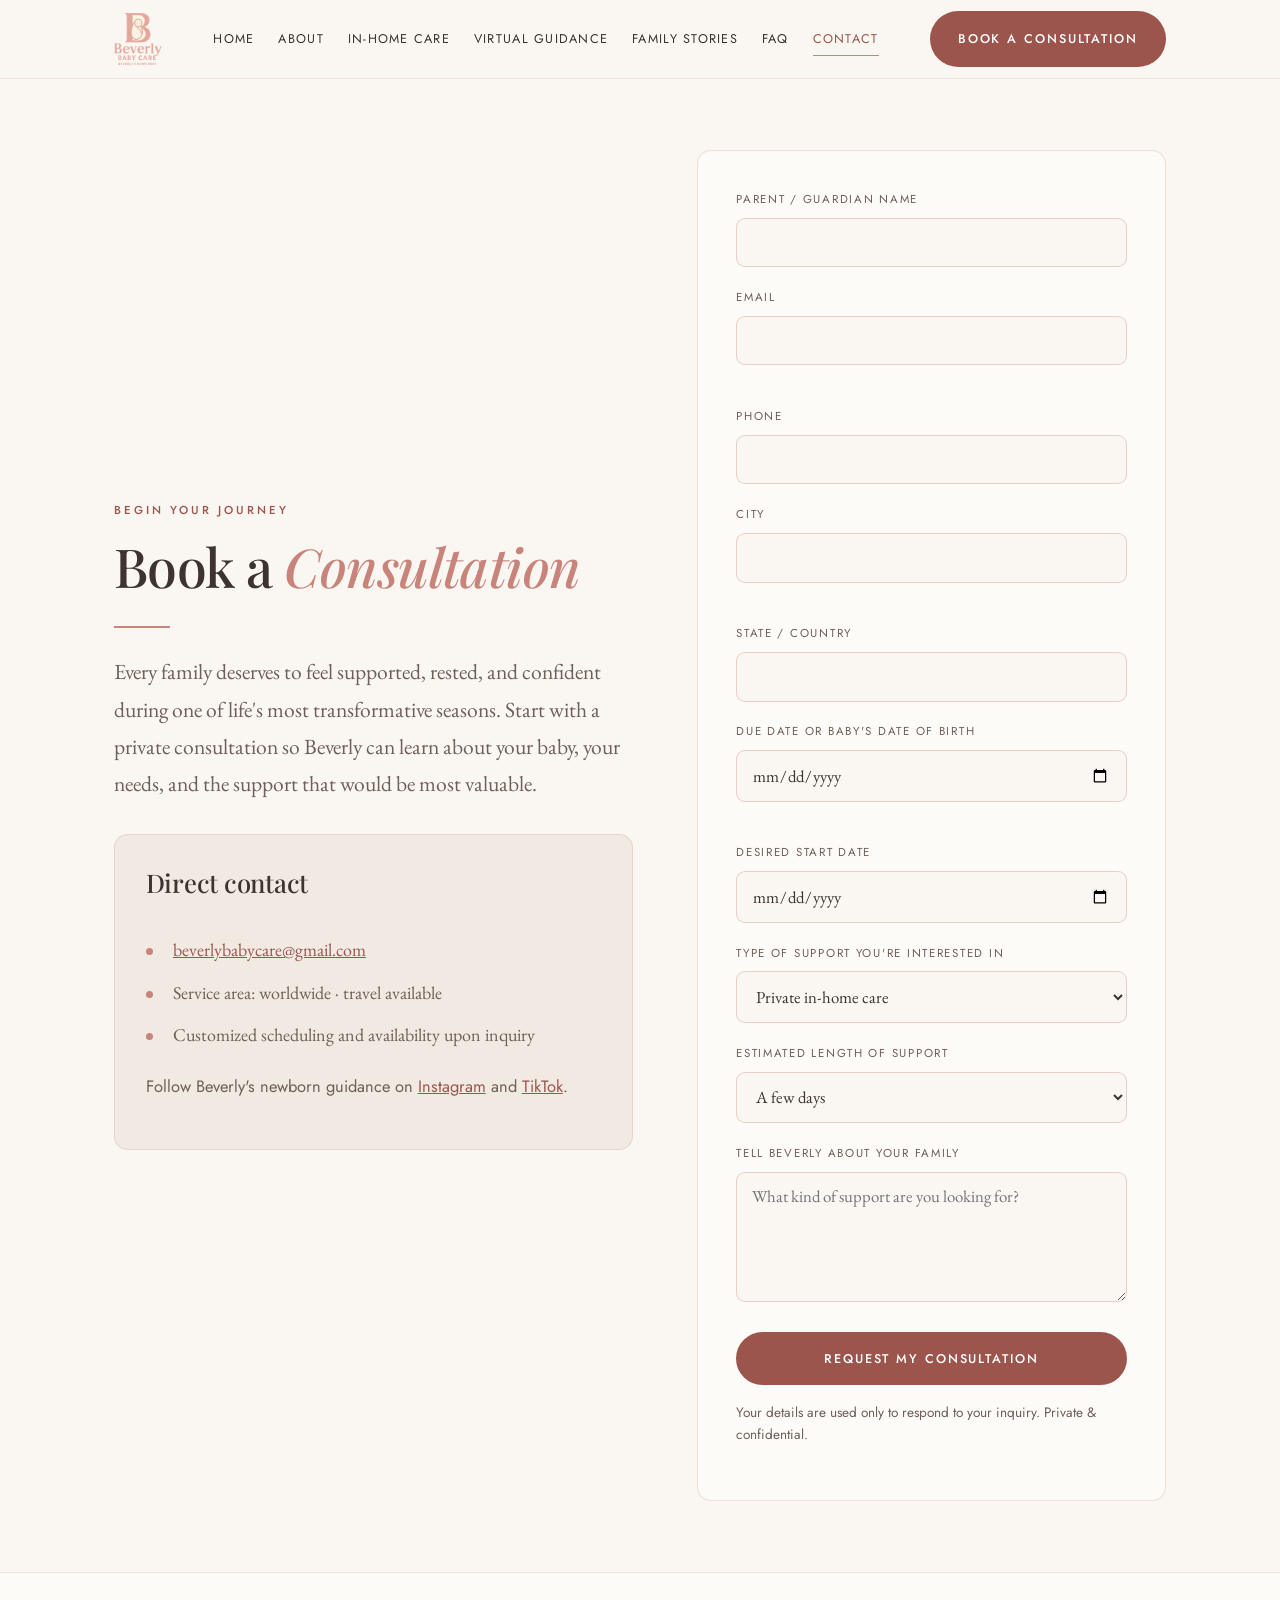
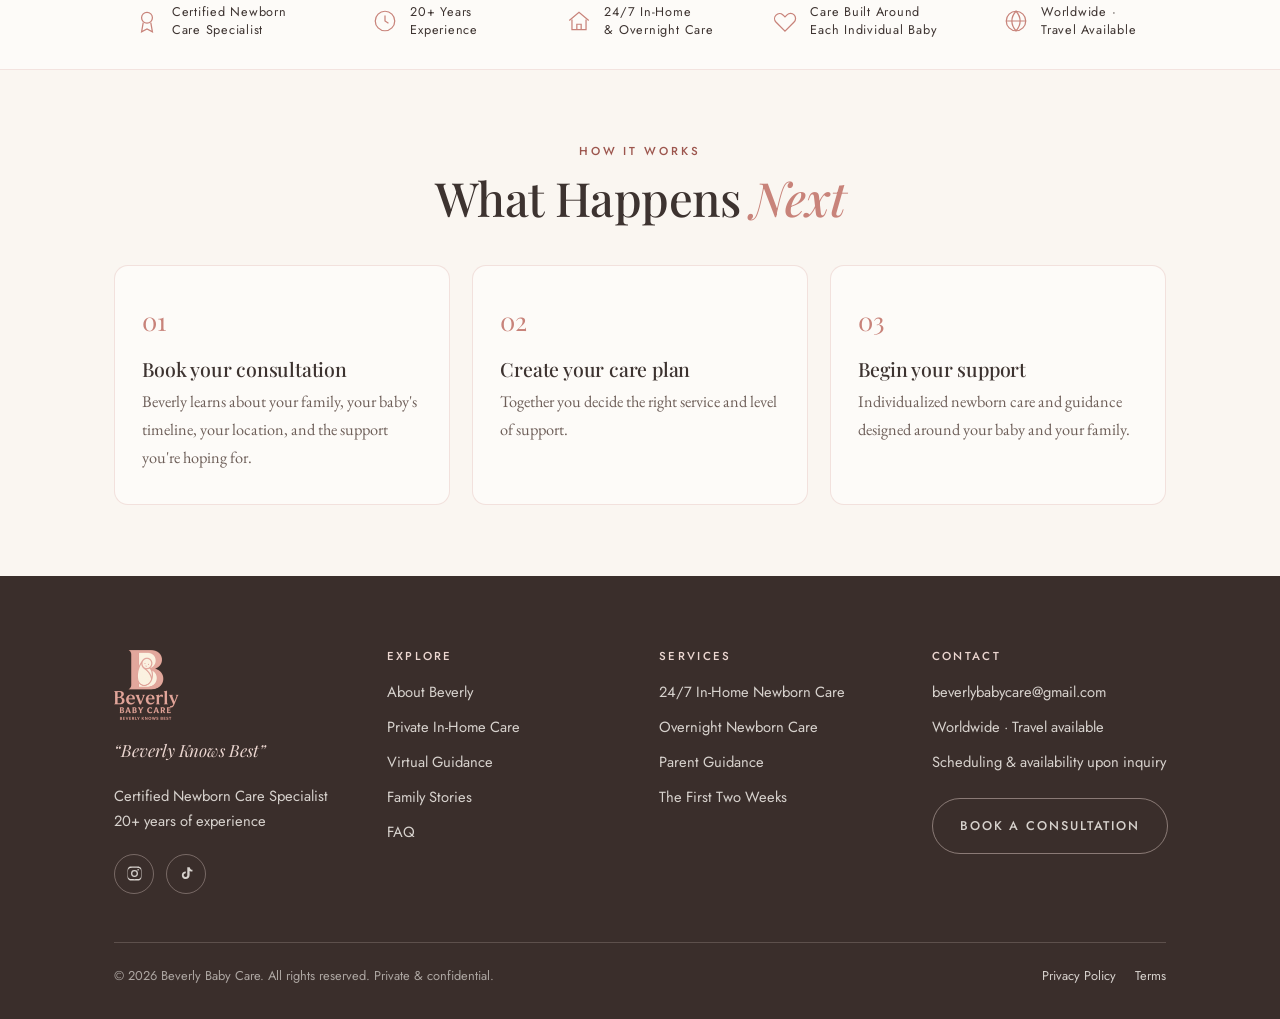
==== contact.html @ 70de8f82 "Website Updated Website Updated" ====
<!DOCTYPE html>
<html lang="en">
<head>
<meta charset="utf-8">
<meta name="viewport" content="width=device-width, initial-scale=1">
<title>Book a Consultation | Beverly Baby Care</title>
<meta name="description" content="Request a private consultation with Beverly, a certified newborn care specialist offering in-home newborn care, overnight care, and virtual newborn guidance worldwide.">
<link rel="canonical" href="https://beverlybabycare.com/contact.html">
<meta property="og:type" content="website">
<meta property="og:site_name" content="Beverly Baby Care">
<meta property="og:title" content="Book a Consultation | Beverly Baby Care">
<meta property="og:description" content="Request a private consultation with Beverly, a certified newborn care specialist offering in-home newborn care, overnight care, and virtual newborn guidance worldwide.">
<meta property="og:image" content="assets/beverly-newborn.jpg">
<meta name="twitter:card" content="summary_large_image">
<link rel="icon" href="assets/logo.png">
<link rel="preconnect" href="https://fonts.googleapis.com">
<link rel="preconnect" href="https://fonts.gstatic.com" crossorigin>
<link href="https://fonts.googleapis.com/css2?family=EB+Garamond:ital,wght@0,400;0,500;1,400&family=Jost:wght@300;400;500&family=Playfair+Display:ital,wght@0,400;0,500;1,400;1,500&display=swap" rel="stylesheet">
<link rel="stylesheet" href="css/style.css">
<script type="application/ld+json">{
  "@context":"https://schema.org",
  "@type":"ProfessionalService",
  "name":"Beverly Baby Care",
  "slogan":"Beverly Knows Best",
  "description":"Private in-home newborn care, overnight support, hands-on parent guidance and virtual newborn guidance with Beverly, a certified newborn care specialist with more than 20 years of experience.",
  "email":"beverlybabycare@gmail.com",
  "url":"https://beverlybabycare.com/",
  "areaServed":"Worldwide",
  "founder":{"@type":"Person","name":"Beverly","jobTitle":"Certified Newborn Care Specialist"},
  "sameAs":["https://www.instagram.com/beverlybabycare/","https://www.tiktok.com/@beverlybabycare26"]
}</script>
</head>
<body>
<a class="skip" href="#main">Skip to content</a>
<header class="site-header">
  <div class="wrap header-inner">
    <a class="brand" href="index.html">
      <img src="assets/logo.png" alt="Beverly Baby Care" width="520" height="520">
    </a>
    <nav class="nav" aria-label="Primary"><a href="index.html">Home</a><a href="about.html">About</a><a href="in-home-care.html">In-Home Care</a><a href="virtual-guidance.html">Virtual Guidance</a><a href="testimonials.html">Family Stories</a><a href="faq.html">FAQ</a><a href="contact.html" aria-current="page">Contact</a></nav>
    <a class="btn btn--primary header-cta" href="contact.html">Book a Consultation</a>
    <button class="menu-toggle" type="button" aria-expanded="false" aria-controls="mobile-nav" aria-label="Open menu">
      <span></span><span></span><span></span>
    </button>
  </div>
  <div class="mobile-nav" id="mobile-nav">
    <ul><li><a href="index.html">Home</a></li><li><a href="about.html">About</a></li><li><a href="in-home-care.html">In-Home Care</a></li><li><a href="virtual-guidance.html">Virtual Guidance</a></li><li><a href="testimonials.html">Family Stories</a></li><li><a href="faq.html">FAQ</a></li><li><a href="contact.html" aria-current="page">Contact</a></li></ul>
    <div class="wrap"><a class="btn btn--primary" href="contact.html">Book a Consultation</a></div>
  </div>
</header>
<main id="main">

<section class="section section--tight">
  <div class="wrap split">
    <div class="reveal">
      <p class="eyebrow">Begin your journey</p>
      <h1>Book a <em>Consultation</em></h1>
      <hr class="rule">
      <p class="lede">Every family deserves to feel supported, rested, and confident during one of life's most transformative seasons. Start with a private consultation so Beverly can learn about your baby, your needs, and the support that would be most valuable.</p>
      <div class="card card--taupe" style="margin-top:2rem">
        <h3>Direct contact</h3>
        <ul class="ticks">
          <li><a href="mailto:beverlybabycare@gmail.com">beverlybabycare@gmail.com</a></li>
          <li>Service area: worldwide &middot; travel available</li>
          <li>Customized scheduling and availability upon inquiry</li>
        </ul>
        <p class="small" style="margin-top:1.4rem">Follow Beverly's newborn guidance on
          <a href="https://www.instagram.com/beverlybabycare/" rel="noopener" target="_blank">Instagram</a> and
          <a href="https://www.tiktok.com/@beverlybabycare26" rel="noopener" target="_blank">TikTok</a>.</p>
      </div>
    </div>
    <div class="reveal">
      <form class="form" id="consult-form" novalidate>
        <div class="field">
          <label for="name">Parent / guardian name</label>
          <input id="name" name="Name" type="text" autocomplete="name" required>
        </div>
        <div class="field-row">
          <div class="field"><label for="email">Email</label><input id="email" name="Email" type="email" autocomplete="email" required></div>
          <div class="field"><label for="phone">Phone</label><input id="phone" name="Phone" type="tel" autocomplete="tel"></div>
        </div>
        <div class="field-row">
          <div class="field"><label for="city">City</label><input id="city" name="City" type="text" autocomplete="address-level2"></div>
          <div class="field"><label for="region">State / country</label><input id="region" name="State or country" type="text"></div>
        </div>
        <div class="field-row">
          <div class="field"><label for="due">Due date or baby's date of birth</label><input id="due" name="Due date or date of birth" type="date"></div>
          <div class="field"><label for="start">Desired start date</label><input id="start" name="Desired start date" type="date"></div>
        </div>
        <div class="field">
          <label for="support">Type of support you're interested in</label>
          <select id="support" name="Type of support">
            <option>Private in-home care</option>
            <option>Overnight care</option>
            <option>Virtual guidance</option>
            <option>Not sure yet</option>
          </select>
        </div>
        <div class="field">
          <label for="length">Estimated length of support</label>
          <select id="length" name="Estimated length of support">
            <option>A few days</option>
            <option>One week</option>
            <option>Several weeks</option>
            <option>Three months</option>
            <option>Not sure yet</option>
          </select>
        </div>
        <div class="field">
          <label for="about">Tell Beverly about your family</label>
          <textarea id="about" name="About your family" placeholder="What kind of support are you looking for?"></textarea>
        </div>
        <button class="btn btn--primary" type="submit">Request My Consultation</button>
        <p class="form-status" id="form-status" role="status"></p>
        <p class="small" style="margin-top:1rem">Your details are used only to respond to your inquiry. Private &amp; confidential.</p>
      </form>
    </div>
  </div>
</section>

<section class="trust">
  <div class="wrap">
    <ul>
      <li><svg viewBox="0 0 24 24" aria-hidden="true"><circle cx="12" cy="9" r="5"/><path d="M8.5 13.5 7 22l5-2.6L17 22l-1.5-8.5"/></svg><span>Certified Newborn<br>Care Specialist</span></li>
      <li><svg viewBox="0 0 24 24" aria-hidden="true"><circle cx="12" cy="12" r="9"/><path d="M12 7v5l3.2 2"/></svg><span>20+ Years<br>Experience</span></li>
      <li><svg viewBox="0 0 24 24" aria-hidden="true"><path d="M3 11.5 12 4l9 7.5"/><path d="M5.5 10.5V20h13v-9.5"/><path d="M10 20v-5h4v5"/></svg><span>24/7 In-Home<br>&amp; Overnight Care</span></li>
      <li><svg viewBox="0 0 24 24" aria-hidden="true"><path d="M20.4 6.4a4.6 4.6 0 0 0-6.5 0L12 8.3l-1.9-1.9a4.6 4.6 0 0 0-6.5 6.5l8.4 8.4 8.4-8.4a4.6 4.6 0 0 0 0-6.5Z"/></svg><span>Care Built Around<br>Each Individual Baby</span></li>
      <li><svg viewBox="0 0 24 24" aria-hidden="true"><circle cx="12" cy="12" r="9"/><path d="M3 12h18M12 3c2.5 2.7 3.8 5.8 3.8 9S14.5 18.3 12 21c-2.5-2.7-3.8-5.8-3.8-9S9.5 5.7 12 3Z"/></svg><span>Worldwide &middot;<br>Travel Available</span></li>
    </ul>
  </div>
</section>

<section class="section section--tight">
  <div class="wrap">
    <div class="section-head reveal">
      <p class="eyebrow">How it works</p>
      <h2>What Happens <em>Next</em></h2>
    </div>
    <ol class="steps" style="margin-top:2.4rem;text-align:left">
      <li><h3>Book your consultation</h3><p>Beverly learns about your family, your baby's timeline, your location, and the support you're hoping for.</p></li>
      <li><h3>Create your care plan</h3><p>Together you decide the right service and level of support.</p></li>
      <li><h3>Begin your support</h3><p>Individualized newborn care and guidance designed around your baby and your family.</p></li>
    </ol>
  </div>
</section>

</main>
<footer class="site-footer">
  <div class="wrap">
    <div class="footer-grid">
      <div>
        <img class="mark" src="assets/logo.png" alt="Beverly Baby Care" width="520" height="520">
        <p class="tagline">&ldquo;Beverly Knows Best&rdquo;</p>
        <p>Certified Newborn Care Specialist<br>20+ years of experience</p>
        <div class="socials">
          <a href="https://www.instagram.com/beverlybabycare/" aria-label="Beverly Baby Care on Instagram" rel="noopener" target="_blank">
            <svg viewBox="0 0 24 24" aria-hidden="true"><path d="M12 2.2c3.2 0 3.6 0 4.9.07 1.2.05 1.8.25 2.2.42.6.22 1 .48 1.4.9.4.4.7.8.9 1.4.2.4.4 1 .4 2.2.1 1.3.1 1.7.1 4.9s0 3.6-.1 4.9c0 1.2-.2 1.8-.4 2.2a3.8 3.8 0 0 1-.9 1.4c-.4.4-.8.7-1.4.9-.4.2-1 .4-2.2.4-1.3.1-1.7.1-4.9.1s-3.6 0-4.9-.1c-1.2 0-1.8-.2-2.2-.4a3.8 3.8 0 0 1-1.4-.9 3.8 3.8 0 0 1-.9-1.4c-.2-.4-.4-1-.4-2.2C2.2 15.6 2.2 15.2 2.2 12s0-3.6.1-4.9c0-1.2.2-1.8.4-2.2.2-.6.5-1 .9-1.4.4-.4.8-.7 1.4-.9.4-.2 1-.4 2.2-.4C8.4 2.2 8.8 2.2 12 2.2Zm0 1.8c-3.1 0-3.5 0-4.7.07-1.1.05-1.7.24-2.1.4-.5.2-.9.44-1.2.78-.3.34-.6.7-.8 1.2-.2.4-.3 1-.4 2.1C2.7 9.7 2.7 10.1 2.7 12s0 2.3.1 3.4c.1 1.1.2 1.7.4 2.1.2.5.5.9.8 1.2.3.3.7.6 1.2.8.4.2 1 .3 2.1.4 1.2.06 1.6.07 4.7.07s3.5 0 4.7-.07c1.1-.1 1.7-.2 2.1-.4a3 3 0 0 0 1.2-.8c.3-.3.6-.7.8-1.2.2-.4.3-1 .4-2.1.06-1.1.07-1.5.07-3.4s0-2.3-.07-3.4c-.1-1.1-.2-1.7-.4-2.1a3 3 0 0 0-.8-1.2 3 3 0 0 0-1.2-.8c-.4-.2-1-.3-2.1-.4C15.5 4 15.1 4 12 4Zm0 3.1a4.9 4.9 0 1 1 0 9.8 4.9 4.9 0 0 1 0-9.8Zm0 1.8a3.1 3.1 0 1 0 0 6.2 3.1 3.1 0 0 0 0-6.2Zm5.1-.9a1.1 1.1 0 1 1 0-2.3 1.1 1.1 0 0 1 0 2.3Z"/></svg>
          </a>
          <a href="https://www.tiktok.com/@beverlybabycare26" aria-label="Beverly Baby Care on TikTok" rel="noopener" target="_blank">
            <svg viewBox="0 0 24 24" aria-hidden="true"><path d="M16.5 3c.4 2.1 1.7 3.6 3.9 3.8v2.5c-1.4.1-2.7-.3-4-1v5.9c0 4.6-4.4 6.9-8 5.1-2.4-1.2-3.4-3.9-2.8-6.3.6-2.3 2.7-3.9 5.4-3.8v2.6c-.4.1-.8.1-1.2.3-1.2.4-1.9 1.5-1.7 2.8.2 1.2 1.2 2 2.5 2 1.4 0 2.5-1 2.5-2.5V3h3.4Z"/></svg>
          </a>
        </div>
      </div>
      <div>
        <h4>Explore</h4>
        <ul>
          <li><a href="about.html">About Beverly</a></li>
          <li><a href="in-home-care.html">Private In-Home Care</a></li>
          <li><a href="virtual-guidance.html">Virtual Guidance</a></li>
          <li><a href="testimonials.html">Family Stories</a></li>
          <li><a href="faq.html">FAQ</a></li>
        </ul>
      </div>
      <div>
        <h4>Services</h4>
        <ul>
          <li><a href="in-home-care.html">24/7 In-Home Newborn Care</a></li>
          <li><a href="in-home-care.html#overnight">Overnight Newborn Care</a></li>
          <li><a href="in-home-care.html#guidance">Parent Guidance</a></li>
          <li><a href="virtual-guidance.html">The First Two Weeks</a></li>
        </ul>
      </div>
      <div>
        <h4>Contact</h4>
        <ul>
          <li><a href="mailto:beverlybabycare@gmail.com">beverlybabycare@gmail.com</a></li>
          <li>Worldwide &middot; Travel available</li>
          <li>Scheduling &amp; availability upon inquiry</li>
        </ul>
        <a class="btn btn--onDark" href="contact.html" style="margin-top:1.4rem">Book a Consultation</a>
      </div>
    </div>
    <div class="footer-bottom">
      <p style="margin:0">&copy; 2026 Beverly Baby Care. All rights reserved. Private &amp; confidential.</p>
      <ul><li><a href="privacy.html">Privacy Policy</a></li><li><a href="terms.html">Terms</a></li></ul>
    </div>
  </div>
</footer>
<div class="mobile-cta"><a class="btn btn--primary" href="contact.html">Book a Consultation</a></div>
<script src="js/site.js" defer></script>
</body>
</html>
---- css/style.css ----
/* ==========================================================================
   Beverly Baby Care — design system
   Colors sampled directly from the supplied Beverly Baby Care PDFs.
   ========================================================================== */

:root{
  /* Sampled palette */
  --bbc-ivory:#FAF6F1;        /* dominant page background in the PDFs */
  --bbc-cream:#FDFBF8;        /* lifted panels */
  --bbc-blush:#F6EDE8;        /* quote boxes */
  --bbc-blush-deep:#ECD7D1;   /* pill fills, hairlines */
  --bbc-taupe:#F1EAE2;        /* cards, stat blocks */
  --bbc-rose:#C8837A;         /* italic headlines, accents */
  --bbc-rose-deep:#9C554D;    /* buttons, links (accessible on ivory) */
  --bbc-rose-dark:#BF7971;    /* filled rose panels */
  --bbc-cocoa:#4C3C38;        /* dark editorial sections */
  --bbc-cocoa-deep:#3A2E2B;
  --bbc-charcoal:#3D3330;     /* body copy */
  --bbc-muted:#6E5F59;        /* secondary copy */
  --bbc-line:rgba(200,131,122,.32);

  /* Type */
  --display:"Playfair Display",Georgia,"Times New Roman",serif;
  --body:"EB Garamond",Georgia,serif;
  --ui:"Jost","Helvetica Neue",Arial,sans-serif;

  /* Space */
  --gutter:clamp(1.25rem,5vw,4rem);
  --section:clamp(4rem,9vw,7.5rem);
  --maxw:1180px;
  --radius:14px;
}

*,*::before,*::after{box-sizing:border-box}
html{-webkit-text-size-adjust:100%;scroll-behavior:smooth}
body{
  margin:0;background:var(--bbc-ivory);color:var(--bbc-charcoal);
  font-family:var(--body);font-size:1.125rem;line-height:1.72;
  -webkit-font-smoothing:antialiased;
}
img{max-width:100%;display:block;height:auto}
a{color:var(--bbc-rose-deep)}
a:focus-visible,button:focus-visible,input:focus-visible,select:focus-visible,textarea:focus-visible,summary:focus-visible{
  outline:2px solid var(--bbc-rose-deep);outline-offset:3px;border-radius:4px;
}
.skip{position:absolute;left:-9999px}
.skip:focus{left:1rem;top:1rem;z-index:200;background:var(--bbc-cream);padding:.7rem 1rem;border:1px solid var(--bbc-rose)}

/* ---------- type ---------- */
h1,h2,h3,h4{font-family:var(--display);font-weight:500;color:var(--bbc-charcoal);margin:0 0 .6em;line-height:1.14;letter-spacing:-.01em;text-wrap:balance}
h1{font-size:clamp(2.4rem,5.4vw,4rem);line-height:1.04}
h2{font-size:clamp(1.9rem,3.8vw,2.95rem);line-height:1.07}
h3{font-size:clamp(1.3rem,2vw,1.6rem);line-height:1.25}
h4{font-size:1.06rem}
em,.italic{font-style:italic;color:var(--bbc-rose)}
p{margin:0 0 1.15em}
.lede{font-size:clamp(1.16rem,1.8vw,1.35rem);color:var(--bbc-muted);max-width:62ch}
.eyebrow{
  font-family:var(--ui);font-size:.72rem;font-weight:500;letter-spacing:.26em;
  text-transform:uppercase;color:var(--bbc-rose-deep);margin:0 0 1.1rem;
}
.rule{width:56px;height:2px;background:var(--bbc-rose);border:0;margin:0 0 1.6rem}
.center{text-align:center}
.center .rule,.center .eyebrow{margin-left:auto;margin-right:auto}
.small{font-family:var(--ui);font-size:.85rem;color:var(--bbc-muted);line-height:1.6}

/* ---------- heading system --------------------------------------------------
   One reusable set of header components so headlines run horizontally instead
   of stacking word-by-word. Widths are responsive; type stays editorial.
   .page-head    → page hero header (h1)
   .section-head → in-page section header (h2)
   modifier --wide for the longest headlines
   -------------------------------------------------------------------------- */
.page-head,.section-head{
  width:100%;margin-inline:auto;text-align:center;
}
.page-head{max-width:1100px}
.page-head--wide{max-width:1200px}
.section-head{max-width:1000px}
.section-head--wide{max-width:1160px}

.page-head h1,.page-head h2{
  max-width:none;margin-inline:auto;
  font-size:clamp(2.3rem,5.2vw,4.15rem);
  line-height:.98;letter-spacing:-.015em;margin-bottom:.3em;
  text-wrap:balance;
}
.section-head h2{
  max-width:none;margin-inline:auto;
  font-size:clamp(1.85rem,3.7vw,2.95rem);
  line-height:1.02;letter-spacing:-.012em;margin-bottom:.32em;
  text-wrap:balance;
}
.page-head .eyebrow,.section-head .eyebrow{margin:0 auto .8rem}
.page-head .rule,.section-head .rule{margin:.15rem auto 1.25rem}
.page-head .lede,.section-head .lede,
.page-head .support,.section-head .support{
  max-width:800px;margin-inline:auto;margin-bottom:0;text-wrap:pretty;
}
.page-head .btn-row,.section-head .btn-row{justify-content:center;margin-top:1.7rem}

/* header sections sit tighter than ordinary content sections */
.section.section--head{padding-block:clamp(2.4rem,4.8vw,4rem)}
.section--head .framed{padding:clamp(1.5rem,3.2vw,2.7rem)}
/* a header section and the section it introduces shouldn't stack two full paddings */
.section--head + .section.section--tight,
.section--head + .section.section{padding-top:clamp(.9rem,2vw,1.7rem)}
/* section headers that lead straight into a grid of cards */
.section-head + .grid,.section-head + .price-grid,.section-head + .steps{margin-top:clamp(1.9rem,3.4vw,2.7rem)!important}

@media(max-width:1023px){
  .page-head h1,.page-head h2{font-size:clamp(2.2rem,5.4vw,3.2rem);line-height:1.0}
  .section-head h2{font-size:clamp(1.8rem,4.2vw,2.5rem);line-height:1.04}
}
@media(max-width:599px){
  .page-head h1,.page-head h2{font-size:clamp(2rem,8.4vw,2.65rem);line-height:1.06;letter-spacing:-.008em}
  .section-head h2{font-size:clamp(1.75rem,7.2vw,2.3rem);line-height:1.08;letter-spacing:-.006em}
  .page-head .lede,.section-head .lede{font-size:1.1rem}
}

/* ---------- layout ---------- */
.wrap{width:100%;max-width:var(--maxw);margin-inline:auto;padding-inline:var(--gutter)}
.section{padding-block:var(--section)}
.section--tight{padding-block:calc(var(--section) * .62)}
.section--taupe{background:linear-gradient(180deg,var(--bbc-ivory),var(--bbc-taupe) 22%,var(--bbc-taupe) 78%,var(--bbc-ivory))}
.section--blush{background:var(--bbc-blush)}
.section--cocoa{background:var(--bbc-cocoa);color:var(--bbc-blush)}
.section--cocoa h2,.section--cocoa h3,.section--cocoa h4{color:var(--bbc-cream)}
.section--cocoa .eyebrow{color:var(--bbc-blush-deep)}
.section--cocoa .lede,.section--cocoa p{color:rgba(250,246,241,.84)}
.section--cocoa em{color:var(--bbc-blush-deep)}
.grid{display:grid;gap:clamp(1.5rem,3vw,2.6rem)}
.cols-2{grid-template-columns:repeat(auto-fit,minmax(320px,1fr))}
.cols-3{grid-template-columns:repeat(auto-fit,minmax(255px,1fr))}
.cols-4{grid-template-columns:repeat(auto-fit,minmax(228px,1fr))}
.split{display:grid;gap:clamp(2rem,5vw,4.5rem);align-items:center;grid-template-columns:1fr}
@media(min-width:900px){.split{grid-template-columns:1.05fr .95fr}.split--reverse .split__media{order:2}}
.split h1{font-size:clamp(2.3rem,4.2vw,3.4rem);line-height:1.03}
.split h2{font-size:clamp(1.85rem,3.1vw,2.5rem);line-height:1.08}

/* ---------- corner frame (signature detail from the PDFs) ---------- */
.framed{position:relative}
.framed::before,.framed::after{
  content:"";position:absolute;width:46px;height:46px;pointer-events:none;
  border:1px solid var(--bbc-line);
}
.framed::before{top:0;left:0;border-right:0;border-bottom:0;border-top-left-radius:26px}
.framed::after{bottom:0;right:0;border-left:0;border-top:0;border-bottom-right-radius:26px}
.framed--dark::before,.framed--dark::after{border-color:rgba(236,215,209,.4)}

/* ---------- buttons ---------- */
.btn{
  display:inline-flex;align-items:center;gap:.6rem;font-family:var(--ui);
  font-size:.79rem;font-weight:500;letter-spacing:.15em;text-transform:uppercase;
  padding:1rem 1.7rem;border-radius:999px;border:1px solid transparent;
  text-decoration:none;cursor:pointer;white-space:nowrap;transition:background .25s ease,color .25s ease,border-color .25s ease,transform .25s ease;
}
.btn:hover{transform:translateY(-1px)}
.btn--primary{background:var(--bbc-rose-deep);color:#fff}
.btn--primary:hover{background:#87473F}
.btn--ghost{background:transparent;color:var(--bbc-rose-deep);border-color:var(--bbc-line)}
.btn--ghost:hover{background:var(--bbc-blush);border-color:var(--bbc-rose)}
.btn--cream{background:var(--bbc-cream);color:var(--bbc-cocoa-deep)}
.btn--cream:hover{background:#fff}
.btn--onDark{background:transparent;color:var(--bbc-blush);border-color:rgba(236,215,209,.45)}
.btn--onDark:hover{background:rgba(236,215,209,.12)}
.btn-row{display:flex;flex-wrap:wrap;gap:.85rem;margin-top:2rem}
.textlink{
  font-family:var(--ui);font-size:.78rem;letter-spacing:.14em;text-transform:uppercase;
  text-decoration:none;color:var(--bbc-rose-deep);border-bottom:1px solid var(--bbc-line);padding-bottom:3px;
}
.textlink:hover{border-color:var(--bbc-rose-deep)}

/* ---------- header ---------- */
.site-header{
  position:sticky;top:0;z-index:60;background:rgba(250,246,241,.93);
  backdrop-filter:blur(9px);border-bottom:1px solid rgba(200,131,122,.16);
  transition:box-shadow .3s ease;
}
.site-header.is-stuck{box-shadow:0 10px 30px -24px rgba(61,51,48,.55)}
.header-inner{display:flex;align-items:center;justify-content:space-between;gap:1rem;min-height:78px}
.brand{display:flex;align-items:center;gap:.75rem;text-decoration:none}
.brand img{height:52px;width:auto}
.brand span{
  font-family:var(--ui);font-size:.66rem;letter-spacing:.2em;text-transform:uppercase;
  color:var(--bbc-muted);max-width:8.5rem;line-height:1.45;
}
.nav{display:none;align-items:center;gap:1.5rem}
.nav a{
  font-family:var(--ui);font-size:.79rem;letter-spacing:.1em;text-transform:uppercase;
  color:var(--bbc-charcoal);text-decoration:none;padding:.35rem 0;border-bottom:1px solid transparent;white-space:nowrap;
}
.nav a:hover{color:var(--bbc-rose-deep)}
.nav a[aria-current="page"]{border-bottom-color:var(--bbc-rose);color:var(--bbc-rose-deep)}
.header-cta{display:none}
@media(min-width:1060px){.nav,.header-cta{display:flex}}
.menu-toggle{
  display:inline-flex;flex-direction:column;justify-content:center;gap:5px;width:46px;height:44px;
  background:none;border:1px solid var(--bbc-line);border-radius:999px;cursor:pointer;align-items:center;
}
.menu-toggle span{display:block;width:19px;height:1.4px;background:var(--bbc-charcoal);transition:transform .3s,opacity .3s}
.menu-toggle[aria-expanded="true"] span:nth-child(1){transform:translateY(6.4px) rotate(45deg)}
.menu-toggle[aria-expanded="true"] span:nth-child(2){opacity:0}
.menu-toggle[aria-expanded="true"] span:nth-child(3){transform:translateY(-6.4px) rotate(-45deg)}
@media(min-width:1060px){.menu-toggle{display:none}}
.mobile-nav{display:none;border-top:1px solid rgba(200,131,122,.18);background:var(--bbc-ivory)}
.mobile-nav.is-open{display:block}
.mobile-nav ul{list-style:none;margin:0;padding:.6rem var(--gutter) 1.6rem}
.mobile-nav li{border-bottom:1px solid rgba(200,131,122,.14)}
.mobile-nav a{
  display:block;padding:.95rem 0;font-family:var(--ui);font-size:.86rem;letter-spacing:.12em;
  text-transform:uppercase;text-decoration:none;color:var(--bbc-charcoal);
}
.mobile-nav .btn{display:flex;width:100%;justify-content:center;margin-top:1.3rem;font-size:.79rem;letter-spacing:.15em;color:#fff;padding:1rem 1.7rem}
@media(min-width:1060px){.mobile-nav,.mobile-nav.is-open{display:none}}

/* ---------- hero ---------- */
.hero{position:relative;overflow:hidden;padding-block:clamp(3rem,7vw,5.5rem) clamp(3rem,6vw,5rem)}
.hero__grid{display:grid;gap:clamp(2.2rem,5vw,4rem);align-items:center;grid-template-columns:1fr}
@media(min-width:920px){.hero__grid{grid-template-columns:1.12fr .88fr}}
.hero h1{margin-bottom:.42em;font-size:clamp(2.3rem,4vw,3.2rem);line-height:1.05}
.hero .lede{margin-bottom:0}
.hero__media{position:relative;padding:14px}
.hero__media::after{
  content:"";position:absolute;inset:0;border:1px solid var(--bbc-line);border-radius:var(--radius);
  transform:translate(14px,14px);pointer-events:none;
}
.hero__media img{border-radius:var(--radius);position:relative;z-index:1;object-fit:cover;object-position:50% 18%;width:100%;aspect-ratio:4/5}
@media(min-width:920px){.hero__media img{aspect-ratio:3/4}}
.hero__caption{
  position:relative;z-index:2;margin:-2.6rem 0 0 auto;width:fit-content;max-width:80%;
  background:var(--bbc-cream);border:1px solid var(--bbc-line);border-radius:10px;
  padding:.7rem 1.1rem;font-family:var(--ui);font-size:.7rem;letter-spacing:.16em;
  text-transform:uppercase;color:var(--bbc-muted);
}

/* ---------- trust strip ---------- */
.trust{border-block:1px solid rgba(200,131,122,.2);background:var(--bbc-cream)}
.trust ul{
  list-style:none;margin:0;padding:1.9rem 0;display:grid;gap:1.4rem;
  grid-template-columns:repeat(auto-fit,minmax(160px,1fr));
}
.trust li{display:flex;align-items:center;gap:.75rem;justify-content:center;text-align:left}
.trust svg{flex:none;width:26px;height:26px;stroke:var(--bbc-rose);fill:none;stroke-width:1.15}
.trust span{font-family:var(--ui);font-size:.79rem;letter-spacing:.06em;color:var(--bbc-charcoal);line-height:1.4}

/* ---------- cards ---------- */
.card{
  background:var(--bbc-cream);border:1px solid rgba(200,131,122,.22);border-radius:var(--radius);
  padding:clamp(1.5rem,2.4vw,2rem);transition:transform .3s ease,box-shadow .3s ease,border-color .3s ease;
  display:flex;flex-direction:column;
}
.card:hover{transform:translateY(-3px);box-shadow:0 18px 36px -30px rgba(61,51,48,.6);border-color:var(--bbc-rose)}
.card--taupe{background:var(--bbc-taupe)}
.card p{color:var(--bbc-muted);font-size:1.03rem}
.card .textlink{margin-top:auto;align-self:flex-start;padding-top:1rem}
.card__mark{
  width:46px;height:46px;border-radius:50%;background:var(--bbc-blush);display:grid;place-items:center;margin-bottom:1.2rem;
}
.card__mark svg{width:22px;height:22px;stroke:var(--bbc-rose-deep);fill:none;stroke-width:1.2}
.card__img{border-radius:10px;margin-bottom:1.3rem;aspect-ratio:4/3;object-fit:cover;width:100%}

/* ---------- quote ---------- */
.quote{
  background:var(--bbc-blush);border-left:3px solid var(--bbc-rose);border-radius:0 10px 10px 0;
  padding:clamp(1.4rem,3vw,2rem) clamp(1.4rem,3vw,2.2rem);margin:2rem 0;
}
.quote p{font-family:var(--display);font-style:italic;font-size:clamp(1.14rem,2vw,1.45rem);
  line-height:1.5;color:var(--bbc-rose-deep);margin:0}
.quote cite{display:block;margin-top:1rem;font-family:var(--ui);font-style:normal;font-size:.72rem;
  letter-spacing:.18em;text-transform:uppercase;color:var(--bbc-muted)}
.quote--cocoa{background:rgba(236,215,209,.1);border-left-color:var(--bbc-blush-deep)}
.quote--cocoa p{color:var(--bbc-blush)}
.pullquote{
  background:var(--bbc-rose-dark);color:var(--bbc-cream);border-radius:var(--radius);
  padding:clamp(1.6rem,3vw,2.4rem);text-align:center;
}
.pullquote p{font-family:var(--display);font-style:italic;font-size:clamp(1.2rem,2.4vw,1.7rem);margin:0;line-height:1.45}
.pullquote cite{display:block;margin-top:1.1rem;font-family:var(--ui);font-style:normal;font-size:.72rem;letter-spacing:.2em;text-transform:uppercase;color:rgba(253,251,248,.85)}

/* ---------- pills ---------- */
.pills{list-style:none;display:flex;flex-wrap:wrap;gap:.6rem;padding:0;margin:1.6rem 0 0}
.pills li{
  font-family:var(--ui);font-size:.72rem;letter-spacing:.13em;text-transform:uppercase;
  color:var(--bbc-rose-deep);background:var(--bbc-blush);border:1px solid var(--bbc-line);
  border-radius:999px;padding:.55rem 1.05rem;
}
.pills--cocoa li{color:var(--bbc-blush);background:rgba(236,215,209,.09);border-color:rgba(236,215,209,.32)}
.pills--taupe li{background:var(--bbc-taupe)}

/* ---------- stats ---------- */
.stats{list-style:none;padding:0;margin:2.5rem 0 0;display:grid;gap:1rem;grid-template-columns:repeat(auto-fit,minmax(120px,1fr))}
.stats li{background:var(--bbc-taupe);border-radius:12px;padding:1.6rem 1rem;text-align:center}
.stats b{display:block;font-family:var(--display);font-size:clamp(2rem,4vw,2.7rem);font-weight:500;color:var(--bbc-rose-deep);line-height:1}
.stats span{display:block;margin-top:.5rem;font-family:var(--ui);font-size:.68rem;letter-spacing:.16em;text-transform:uppercase;color:var(--bbc-muted)}
.stats--cocoa li{background:rgba(236,215,209,.08)}
.stats--cocoa b{color:var(--bbc-blush-deep)}
.stats--cocoa span{color:rgba(250,246,241,.7)}

/* ---------- checklist ---------- */
.ticks{list-style:none;padding:0;margin:1.4rem 0 0;display:grid;gap:.7rem}
.ticks li{position:relative;padding-left:1.7rem;color:var(--bbc-muted)}
.ticks li::before{
  content:"";position:absolute;left:0;top:.72em;width:7px;height:7px;border-radius:50%;
  background:var(--bbc-rose);
}
.ticks--2{grid-template-columns:repeat(auto-fit,minmax(220px,1fr))}
.section--cocoa .ticks li{color:rgba(250,246,241,.85)}
.section--cocoa .ticks li::before{background:var(--bbc-blush-deep)}

/* ---------- steps ---------- */
.steps{counter-reset:step;list-style:none;padding:0;margin:0;display:grid;gap:1.4rem;grid-template-columns:repeat(auto-fit,minmax(260px,1fr))}
.steps li{background:var(--bbc-cream);border:1px solid rgba(200,131,122,.22);border-radius:var(--radius);padding:2rem 1.7rem}
.steps li::before{
  counter-increment:step;content:"0" counter(step);display:block;font-family:var(--display);
  font-size:1.6rem;color:var(--bbc-rose);margin-bottom:.9rem;
}
.steps h3{font-size:1.22rem;margin-bottom:.4rem}
.steps p{color:var(--bbc-muted);font-size:1.02rem;margin:0}

/* ---------- program steps (Virtual Guidance › What the Program Includes) ----
   Stacked full-width editorial cards. Deliberately independent of .steps so no
   counter or nested-list numbering can leak into the bullet points.
   -------------------------------------------------------------------------- */
.program-steps{
  width:100%;max-width:1020px;margin-inline:auto;
  display:flex;flex-direction:column;gap:clamp(1.6rem,2.6vw,2.4rem);
}
.section-head + .program-steps{margin-top:clamp(2rem,3.6vw,3rem)}

.program-step{
  position:relative;overflow:hidden;
  background:var(--bbc-cream);
  border:1px solid rgba(200,131,122,.22);
  border-radius:var(--radius);
  padding:clamp(1.7rem,3.2vw,2.9rem) clamp(1.4rem,3.2vw,3rem);
  padding-left:clamp(1.6rem,3.4vw,3.2rem);
}
/* the narrow rose accent rail on the far left */
.program-step::before{
  content:"";position:absolute;left:0;top:0;bottom:0;width:4px;
  background:linear-gradient(180deg,var(--bbc-rose),var(--bbc-blush-deep));
}
.program-step--premium::before{
  background:linear-gradient(180deg,#B99B7E,var(--bbc-blush-deep));
}

.program-step__label{
  font-family:var(--ui);font-size:.72rem;font-weight:500;letter-spacing:.26em;
  text-transform:uppercase;color:var(--bbc-rose-deep);margin:0 0 .9rem;
}
.program-step__title{
  font-family:var(--display);font-size:clamp(1.35rem,2.3vw,1.85rem);
  line-height:1.2;margin:0 0 1rem;color:var(--bbc-charcoal);text-wrap:balance;
}
.program-step__badges{
  display:flex;flex-wrap:wrap;gap:.55rem;margin:0 0 1.4rem;
}
.program-step__badge{
  display:inline-block;font-family:var(--ui);font-size:.68rem;font-weight:500;
  letter-spacing:.14em;text-transform:uppercase;line-height:1.3;
  color:var(--bbc-rose-deep);background:var(--bbc-blush);
  border:1px solid rgba(200,131,122,.24);border-radius:999px;padding:.5rem 1rem;
}
.program-step__badge--gold{
  color:#6E5A46;background:var(--bbc-taupe);border-color:rgba(185,155,126,.45);
}
.program-step__desc{
  color:var(--bbc-muted);font-size:1.05rem;line-height:1.7;
  margin:0;max-width:70ch;text-wrap:pretty;
}

.program-step__points{
  list-style:none;padding:0;
  margin:1.6rem 0 0;
  display:grid;gap:.65rem clamp(1.5rem,4vw,3rem);
  grid-template-columns:1fr;
}
.program-step__points li{
  position:relative;padding-left:1.15rem;
  color:var(--bbc-charcoal);font-size:1.02rem;line-height:1.55;
  overflow-wrap:break-word;
}
.program-step__points li::before{
  content:"";position:absolute;left:0;top:.68em;
  width:4px;height:4px;border-radius:50%;background:var(--bbc-rose);
}
/* nested lists, if ever added, never inherit step styling or numbering */
.program-step__points ul,.program-step__points ol{list-style:none;padding-left:1.15rem;margin:.5rem 0 0}

.program-step__note{
  margin:1.8rem 0 0;
  background:var(--bbc-blush);
  border:1px solid rgba(200,131,122,.18);
  border-radius:10px;
  padding:1.05rem 1.25rem;
  font-family:var(--body);font-style:italic;font-size:.95rem;line-height:1.65;
  color:var(--bbc-muted);
}

@media(min-width:760px){
  .program-step__points{grid-template-columns:1fr 1fr}
}
@media(max-width:599px){
  .program-step{padding:1.6rem 1.25rem 1.7rem 1.4rem;border-radius:12px}
  .program-step__desc,.program-step__points li{font-size:1rem}
  .program-step__badge{font-size:.64rem;letter-spacing:.12em;padding:.45rem .85rem}
}

/* ---------- testimonials ---------- */
.testimonial{
  background:var(--bbc-cream);border:1px solid rgba(200,131,122,.22);border-radius:var(--radius);
  padding:clamp(1.6rem,2.6vw,2.2rem);display:flex;flex-direction:column;
}
.testimonial--blush{background:var(--bbc-blush)}
.testimonial--taupe{background:var(--bbc-taupe)}
.stars{color:var(--bbc-rose);letter-spacing:.28em;font-size:.9rem;margin-bottom:1rem}
.testimonial blockquote{margin:0;flex:1;font-size:1.06rem;color:var(--bbc-charcoal)}
.testimonial footer{
  display:flex;flex-wrap:wrap;align-items:center;justify-content:space-between;gap:.8rem;
  margin-top:1.5rem;padding-top:1.1rem;border-top:1px solid rgba(200,131,122,.24);
}
.testimonial .name{font-family:var(--display);font-size:1.05rem;color:var(--bbc-charcoal)}
.testimonial .place{
  font-family:var(--ui);font-size:.66rem;letter-spacing:.16em;text-transform:uppercase;color:var(--bbc-rose-deep);
  border:1px solid var(--bbc-line);border-radius:999px;padding:.35rem .85rem;
}

/* ---------- pricing ---------- */
.price-grid{display:grid;gap:1.4rem;grid-template-columns:repeat(auto-fit,minmax(270px,1fr))}
.price{border-radius:var(--radius);padding:clamp(1.7rem,3vw,2.3rem);background:var(--bbc-taupe);border:1px solid rgba(200,131,122,.22)}
.price--rose{background:var(--bbc-rose-dark);border-color:transparent;color:var(--bbc-cream)}
.price--rose h3,.price--rose .amount{color:var(--bbc-cream)}
.price--rose .price__label{color:rgba(253,251,248,.9)}
.price--rose p,.price--rose .ticks li{color:rgba(253,251,248,.9)}
.price--rose .ticks li::before{background:var(--bbc-blush-deep)}
.price__label{font-family:var(--ui);font-size:.7rem;letter-spacing:.2em;text-transform:uppercase;color:var(--bbc-rose-deep);margin-bottom:1rem}
.amount{font-family:var(--display);font-size:clamp(2.6rem,6vw,3.5rem);line-height:1;color:var(--bbc-charcoal)}
.amount small{font-family:var(--ui);display:block;font-size:.72rem;letter-spacing:.14em;text-transform:uppercase;margin-top:.7rem;color:inherit;opacity:.8}
.note{
  margin-top:1.4rem;background:var(--bbc-blush);border:1px solid var(--bbc-line);border-radius:12px;
  padding:1.1rem 1.3rem;font-family:var(--ui);font-size:.88rem;color:var(--bbc-charcoal);line-height:1.6;
}

/* ---------- FAQ ---------- */
.faq{max-width:840px;margin-inline:auto}
.faq details{border-bottom:1px solid rgba(200,131,122,.26)}
.faq summary{
  cursor:pointer;list-style:none;padding:1.35rem 2.5rem 1.35rem 0;position:relative;
  font-family:var(--display);font-size:1.15rem;color:var(--bbc-charcoal);
}
.faq summary::-webkit-details-marker{display:none}
.faq summary::after{
  content:"";position:absolute;right:.4rem;top:50%;width:11px;height:11px;margin-top:-7px;
  border-right:1.4px solid var(--bbc-rose);border-bottom:1.4px solid var(--bbc-rose);
  transform:rotate(45deg);transition:transform .3s ease;
}
.faq details[open] summary::after{transform:rotate(-135deg);margin-top:-2px}
.faq .faq__body{padding:0 1rem 1.6rem 0;color:var(--bbc-muted)}
.faq .faq__body p:last-child{margin-bottom:0}

/* ---------- CTA band ---------- */
.cta-band{background:var(--bbc-cocoa);color:var(--bbc-cream);text-align:center}
.cta-band--rose{background:var(--bbc-rose-dark)}
.cta-band h2{color:var(--bbc-cream);max-width:min(880px,92%);margin-inline:auto;line-height:1.04;text-wrap:balance}
.cta-band p{color:rgba(253,251,248,.88);max-width:min(780px,92%);margin-inline:auto}
.cta-band .btn-row{justify-content:center}
.cta-band .eyebrow{color:var(--bbc-blush-deep)}

/* ---------- team ---------- */
.member img{border-radius:12px;aspect-ratio:1/1;object-fit:cover;width:100%;margin-bottom:1.3rem}
.member .role{font-family:var(--ui);font-size:.7rem;letter-spacing:.16em;text-transform:uppercase;color:var(--bbc-rose-deep);margin:-.4rem 0 .9rem}
.badge{
  display:inline-block;margin-top:1.1rem;background:var(--bbc-taupe);border-radius:999px;padding:.5rem 1rem;
  font-family:var(--ui);font-size:.68rem;letter-spacing:.13em;text-transform:uppercase;color:var(--bbc-charcoal);
}

/* ---------- form ---------- */
.form{background:var(--bbc-cream);border:1px solid rgba(200,131,122,.24);border-radius:var(--radius);padding:clamp(1.6rem,3vw,2.6rem)}
.field{margin-bottom:1.3rem}
.field label{display:block;font-family:var(--ui);font-size:.72rem;letter-spacing:.15em;text-transform:uppercase;color:var(--bbc-muted);margin-bottom:.5rem}
.field input,.field select,.field textarea{
  width:100%;font-family:var(--body);font-size:1.05rem;color:var(--bbc-charcoal);background:var(--bbc-ivory);
  border:1px solid rgba(200,131,122,.35);border-radius:9px;padding:.8rem .95rem;
}
.field textarea{min-height:130px;resize:vertical}
.field-row{display:grid;gap:1.3rem;grid-template-columns:repeat(auto-fit,minmax(220px,1fr))}
.form .btn{width:100%;justify-content:center}
.form-status{margin-top:1rem;font-family:var(--ui);font-size:.9rem;color:var(--bbc-rose-deep)}

/* ---------- disclaimer ---------- */
.disclaimer{
  border:1px dashed rgba(200,131,122,.45);border-radius:12px;padding:1.1rem 1.3rem;margin-top:1.8rem;
  font-family:var(--ui);font-size:.85rem;line-height:1.65;color:var(--bbc-muted);background:rgba(250,246,241,.5);
}
.section--cocoa .disclaimer{color:rgba(250,246,241,.75);background:rgba(236,215,209,.06);border-color:rgba(236,215,209,.3)}

/* ---------- footer ---------- */
.site-footer{background:var(--bbc-cocoa-deep);color:rgba(250,246,241,.82);padding-block:clamp(3.2rem,6vw,4.6rem) 2rem;font-family:var(--ui);font-size:.92rem}
.site-footer h4{font-family:var(--ui);font-size:.72rem;letter-spacing:.2em;text-transform:uppercase;color:var(--bbc-blush-deep);margin-bottom:1.1rem}
.footer-grid{display:grid;gap:2.4rem;grid-template-columns:repeat(auto-fit,minmax(190px,1fr))}
.site-footer img.mark{height:70px;width:auto;margin-bottom:1rem}
.site-footer ul{list-style:none;margin:0;padding:0;display:grid;gap:.6rem}
.site-footer a{color:rgba(250,246,241,.82);text-decoration:none}
.site-footer a:hover{color:var(--bbc-blush-deep)}
.site-footer .tagline{font-family:var(--display);font-style:italic;color:var(--bbc-blush-deep);font-size:1.05rem}
.socials{display:flex;gap:.75rem;margin-top:1.2rem}
.socials a{width:40px;height:40px;border:1px solid rgba(236,215,209,.35);border-radius:50%;display:grid;place-items:center}
.socials svg{width:17px;height:17px;fill:currentColor}
.footer-bottom{
  margin-top:3rem;padding-top:1.4rem;border-top:1px solid rgba(236,215,209,.2);
  display:flex;flex-wrap:wrap;gap:1rem;justify-content:space-between;font-size:.8rem;color:rgba(250,246,241,.6);
}
.footer-bottom ul{display:flex;gap:1.2rem}

/* ---------- sticky mobile CTA ---------- */
.mobile-cta{
  position:fixed;left:0;right:0;bottom:0;z-index:55;padding:.7rem var(--gutter) calc(.7rem + env(safe-area-inset-bottom));
  background:rgba(250,246,241,.96);border-top:1px solid rgba(200,131,122,.25);backdrop-filter:blur(8px);
}
.mobile-cta .btn{width:100%;justify-content:center;padding:.9rem 1rem}
@media(min-width:1060px){.mobile-cta{display:none}}
@media(max-width:1059px){body{padding-bottom:4.9rem}}

/* ---------- reveal ---------- */
.reveal{opacity:0;transform:translateY(16px);transition:opacity .7s ease,transform .7s ease}
.reveal.is-visible{opacity:1;transform:none}
@media(prefers-reduced-motion:reduce){
  *{animation:none!important;transition:none!important;scroll-behavior:auto!important}
  .reveal{opacity:1;transform:none}
}
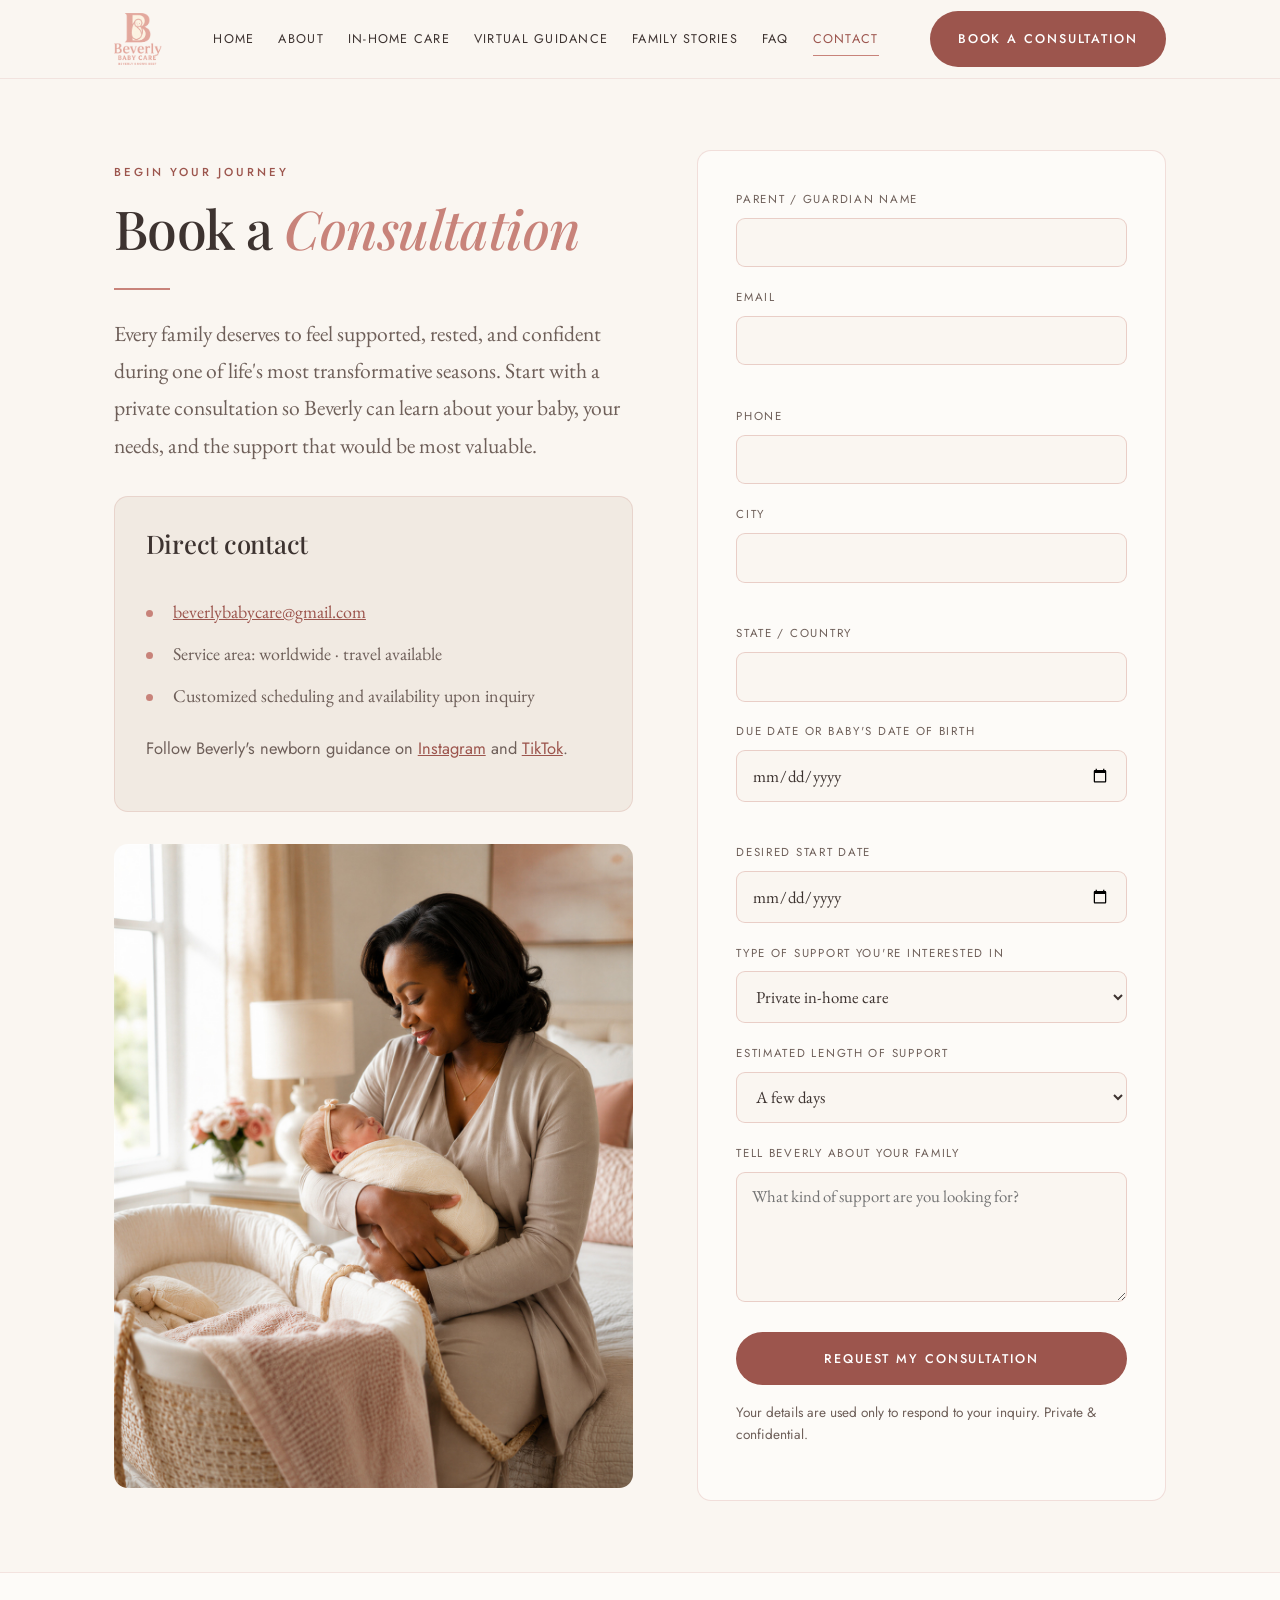
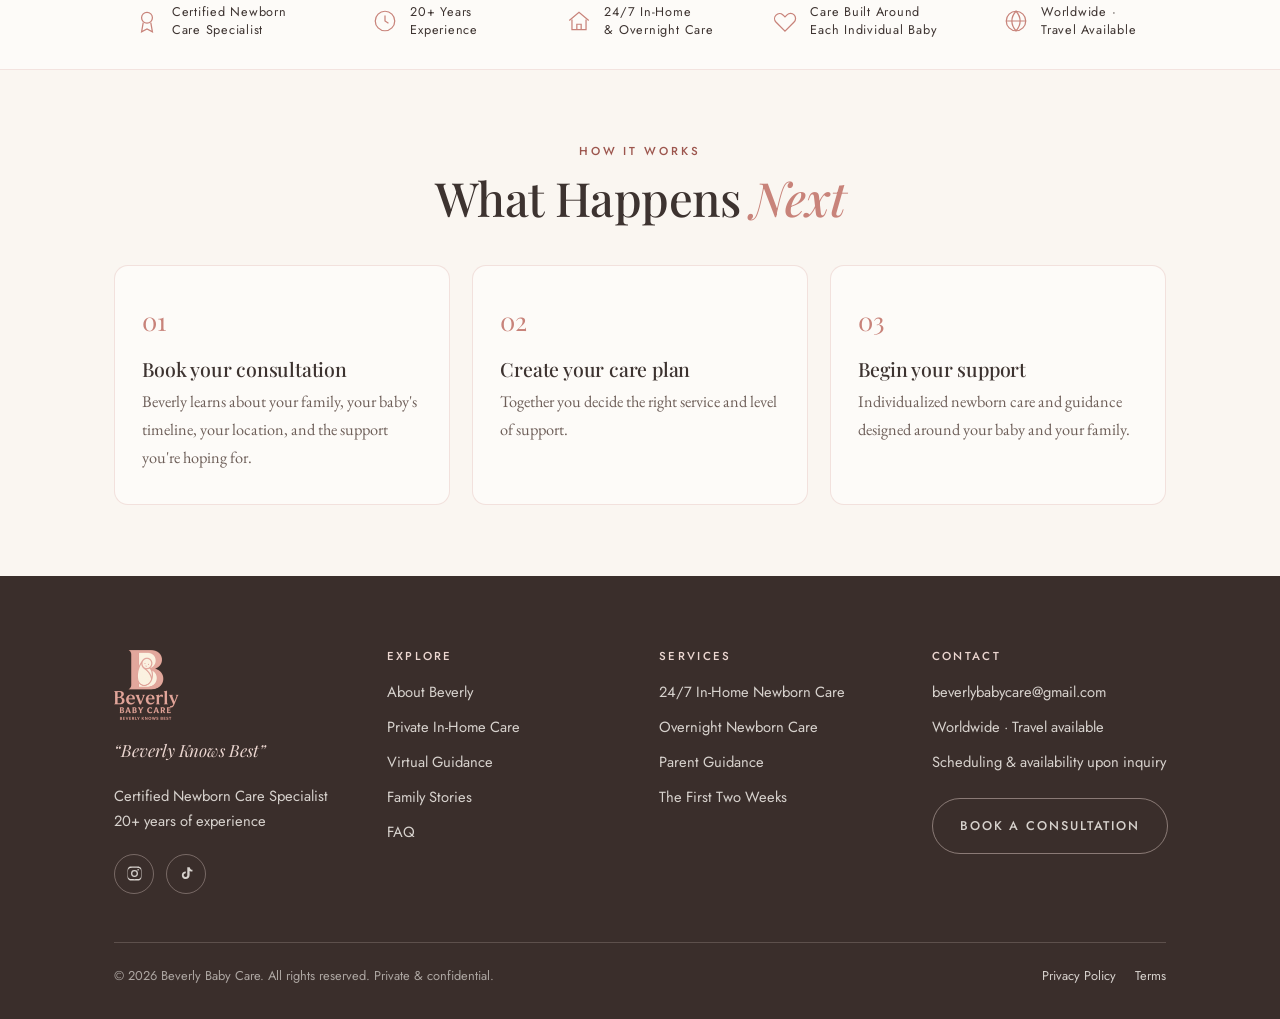
==== commit 23c6c67c: "Updated Updated website" ====
--- a/contact.html
+++ b/contact.html
@@ -68,15 +68,18 @@
           <a href="https://www.instagram.com/beverlybabycare/" rel="noopener" target="_blank">Instagram</a> and
           <a href="https://www.tiktok.com/@beverlybabycare26" rel="noopener" target="_blank">TikTok</a>.</p>
       </div>
+      <img src="assets/contact.jpg" alt="A caregiver cradling a swaddled newborn beside a bassinet in a softly lit bedroom" width="2240" height="2784" loading="lazy" decoding="async" style="display:block;width:100%;height:auto;margin-top:2rem;border-radius:14px">
     </div>
     <div class="reveal">
-      <form class="form" id="consult-form" novalidate>
+      <form class="form" id="consult-form" action="https://formspree.io/f/maeynbdb" method="POST">
+        <input type="hidden" name="_subject" value="New consultation request - Beverly Baby Care">
+        <p class="hp" aria-hidden="true"><label>Leave this field empty<input type="text" name="_gotcha" tabindex="-1" autocomplete="off"></label></p>
         <div class="field">
           <label for="name">Parent / guardian name</label>
-          <input id="name" name="Name" type="text" autocomplete="name" required>
+          <input id="name" name="name" type="text" autocomplete="name" required>
         </div>
         <div class="field-row">
-          <div class="field"><label for="email">Email</label><input id="email" name="Email" type="email" autocomplete="email" required></div>
+          <div class="field"><label for="email">Email</label><input id="email" name="email" type="email" autocomplete="email" required></div>
           <div class="field"><label for="phone">Phone</label><input id="phone" name="Phone" type="tel" autocomplete="tel"></div>
         </div>
         <div class="field-row">
@@ -110,8 +113,8 @@
           <label for="about">Tell Beverly about your family</label>
           <textarea id="about" name="About your family" placeholder="What kind of support are you looking for?"></textarea>
         </div>
-        <button class="btn btn--primary" type="submit">Request My Consultation</button>
-        <p class="form-status" id="form-status" role="status"></p>
+        <button class="btn btn--primary" id="consult-submit" type="submit">Request My Consultation</button>
+        <p class="form-status" id="form-status" role="status" aria-live="polite"></p>
         <p class="small" style="margin-top:1rem">Your details are used only to respond to your inquiry. Private &amp; confidential.</p>
       </form>
     </div>
@@ -198,5 +201,6 @@
 </footer>
 <div class="mobile-cta"><a class="btn btn--primary" href="contact.html">Book a Consultation</a></div>
 <script src="js/site.js" defer></script>
+<script src="js/formspree.js" defer></script>
 </body>
 </html>
--- a/css/style.css
+++ b/css/style.css
@@ -470,6 +470,21 @@
 /* ---------- team ---------- */
 .member img{border-radius:12px;aspect-ratio:1/1;object-fit:cover;width:100%;margin-bottom:1.3rem}
 .member .role{font-family:var(--ui);font-size:.7rem;letter-spacing:.16em;text-transform:uppercase;color:var(--bbc-rose-deep);margin:-.4rem 0 .9rem}
+/* five-member team grid: scoped so .grid / .cols-3 elsewhere are untouched */
+.team-grid{grid-template-columns:1fr}
+.team-grid > .member .badge{margin-top:auto}
+@media(min-width:620px){
+  .team-grid{grid-template-columns:repeat(4,1fr)}
+  .team-grid > .member{grid-column:span 2}
+  .team-grid > .member:last-child{grid-column:2/span 2}
+}
+@media(min-width:1000px){
+  .team-grid{grid-template-columns:repeat(6,1fr)}
+  .team-grid > .member{grid-column:span 2}
+  .team-grid > .member:nth-child(4){grid-column:2/span 2}
+  .team-grid > .member:nth-child(5),
+  .team-grid > .member:last-child{grid-column:4/span 2}
+}
 .badge{
   display:inline-block;margin-top:1.1rem;background:var(--bbc-taupe);border-radius:999px;padding:.5rem 1rem;
   font-family:var(--ui);font-size:.68rem;letter-spacing:.13em;text-transform:uppercase;color:var(--bbc-charcoal);
@@ -529,3 +544,14 @@
   *{animation:none!important;transition:none!important;scroll-behavior:auto!important}
   .reveal{opacity:1;transform:none}
 }
+.hp{
+  position:absolute !important;
+  width:1px !important;
+  height:1px !important;
+  padding:0 !important;
+  margin:-1px !important;
+  overflow:hidden !important;
+  clip:rect(0,0,0,0) !important;
+  white-space:nowrap !important;
+  border:0 !important;
+}
